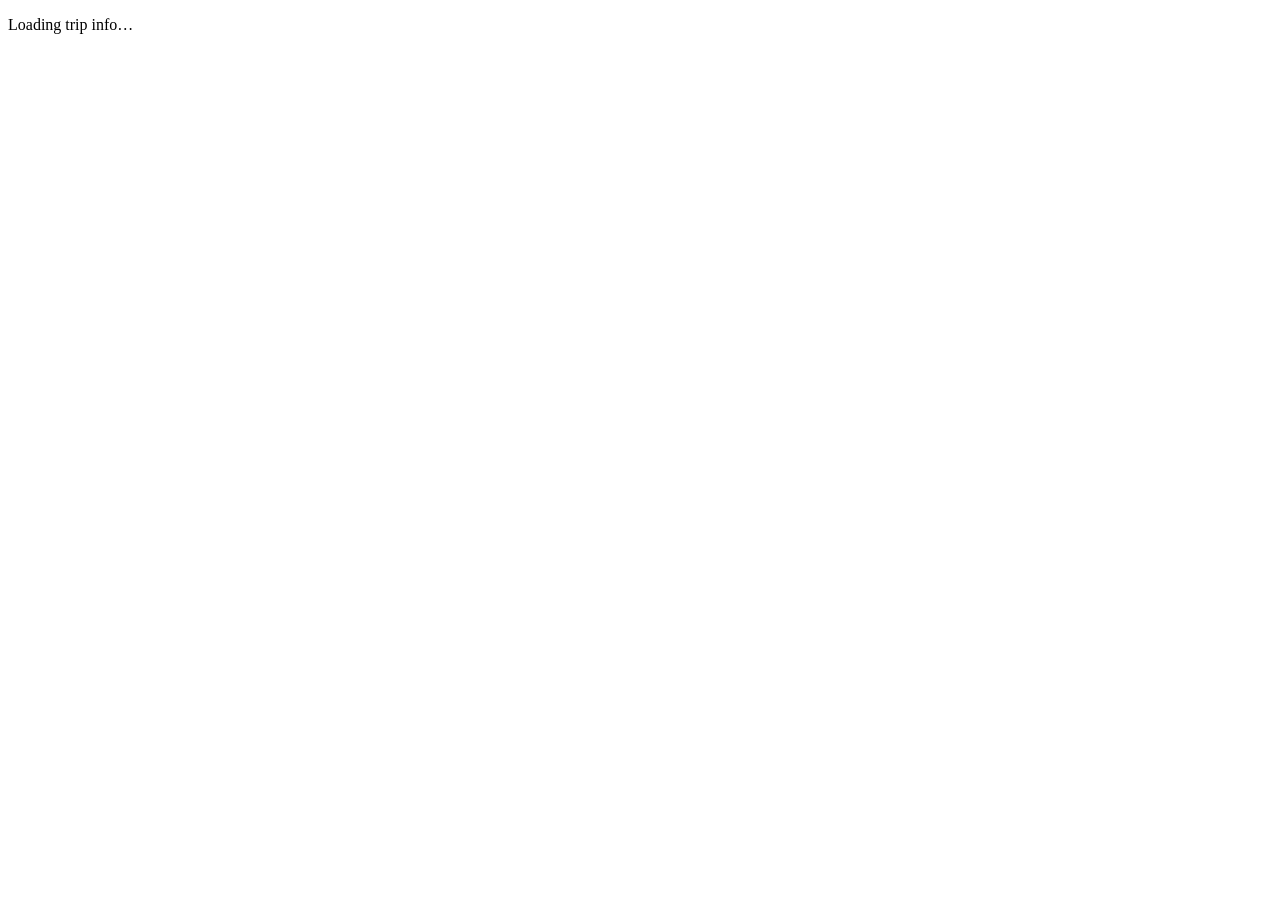
==== index.html @ a8a31481 "Midriff Islands participant dashboard v1" ====
<!DOCTYPE html>
<html lang="en">
<head>
<meta charset="UTF-8">
<meta name="viewport" content="width=device-width, initial-scale=1.0">
<title>REEF Field Survey Trip — Midriff Islands</title>
<meta name="description" content="Everything for the REEF Field Survey Trip to the Midriff Islands, Sea of Cortez — September 12–19, 2026.">
<link rel="stylesheet" href="css/styles.css">
</head>
<body>
  <header id="site-header" class="site-header"></header>

  <main id="page-content" class="page-main">
    <p class="loading-note">Loading trip info…</p>
  </main>

  <footer id="site-footer" class="site-footer"></footer>

  <script>window.SITE_ROOT = "./";</script>
  <script src="js/site-config.js"></script>
  <script src="js/loader.js"></script>
  <script src="js/render.js"></script>
  <script>
    window.addEventListener("trip-data-ready", function () { window.initPage("home"); });
    if (window.TRIP_DATA) { window.initPage("home"); }
  </script>
</body>
</html>
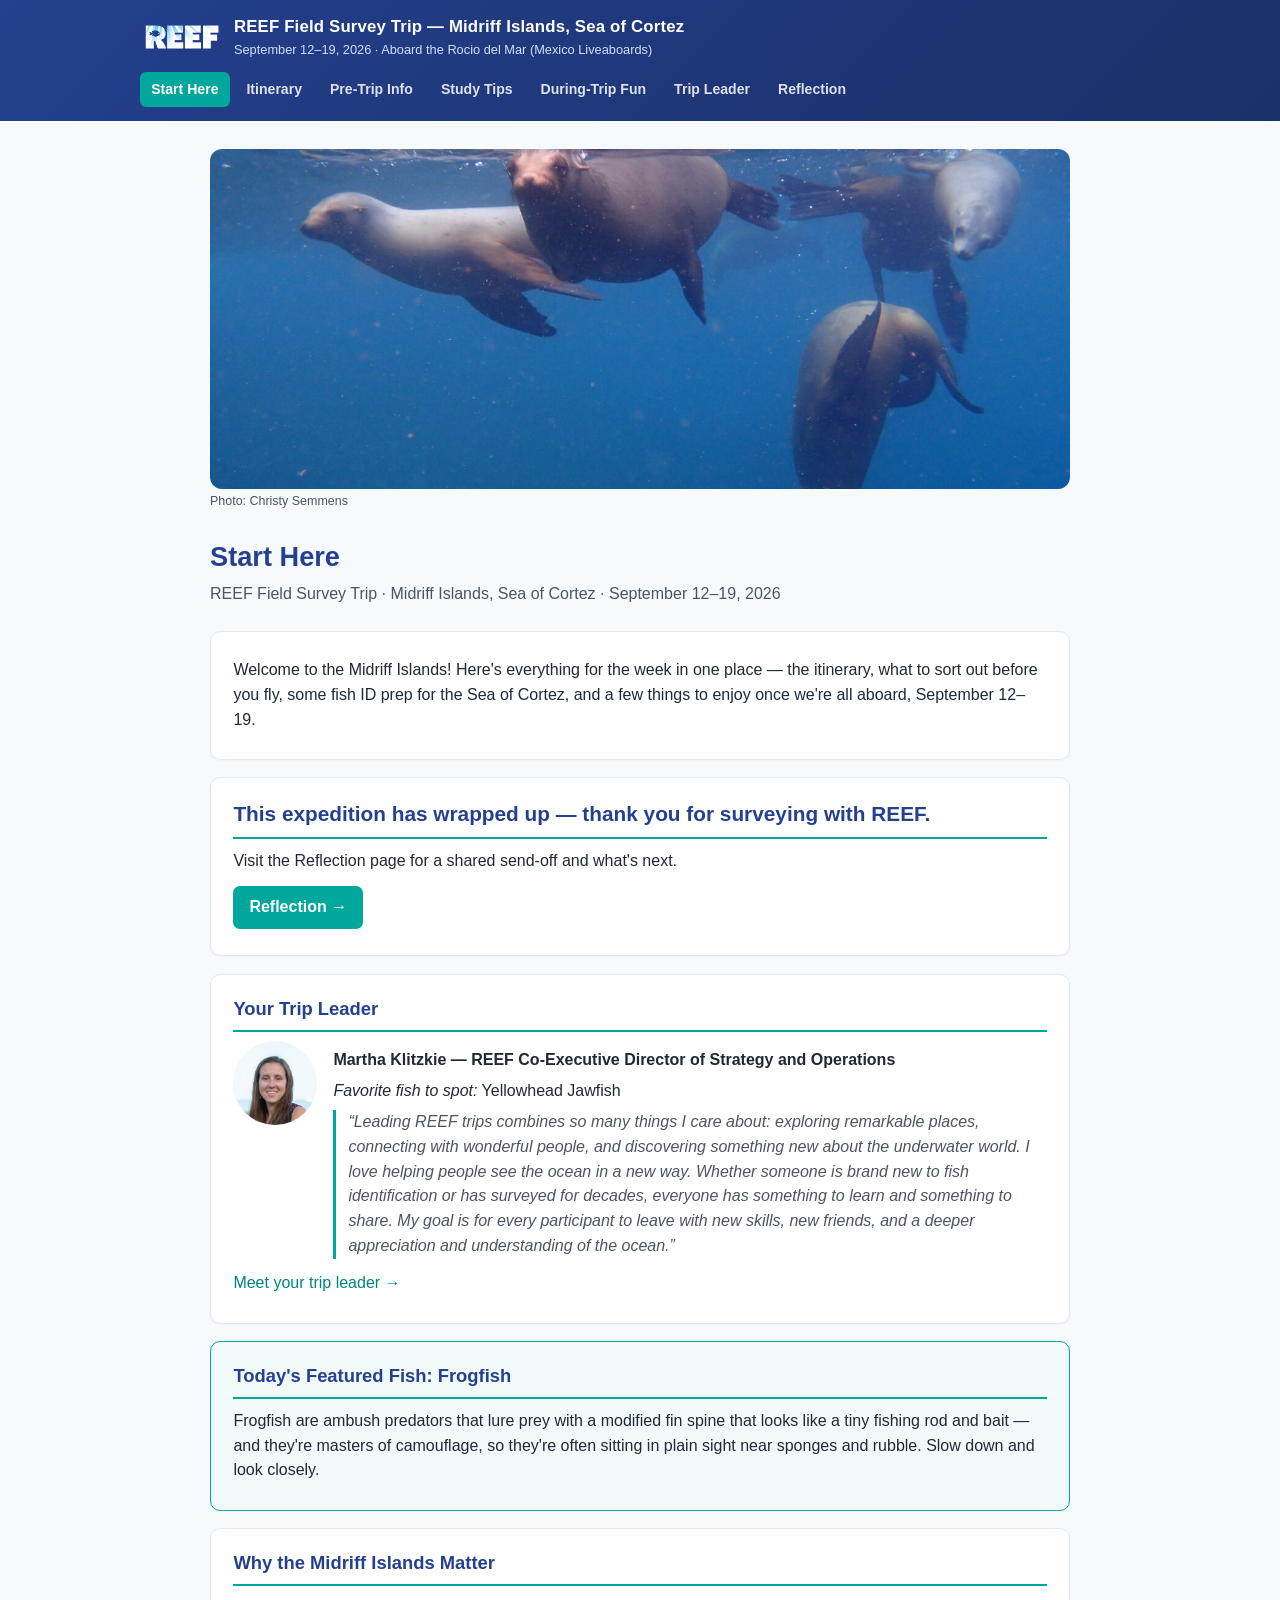
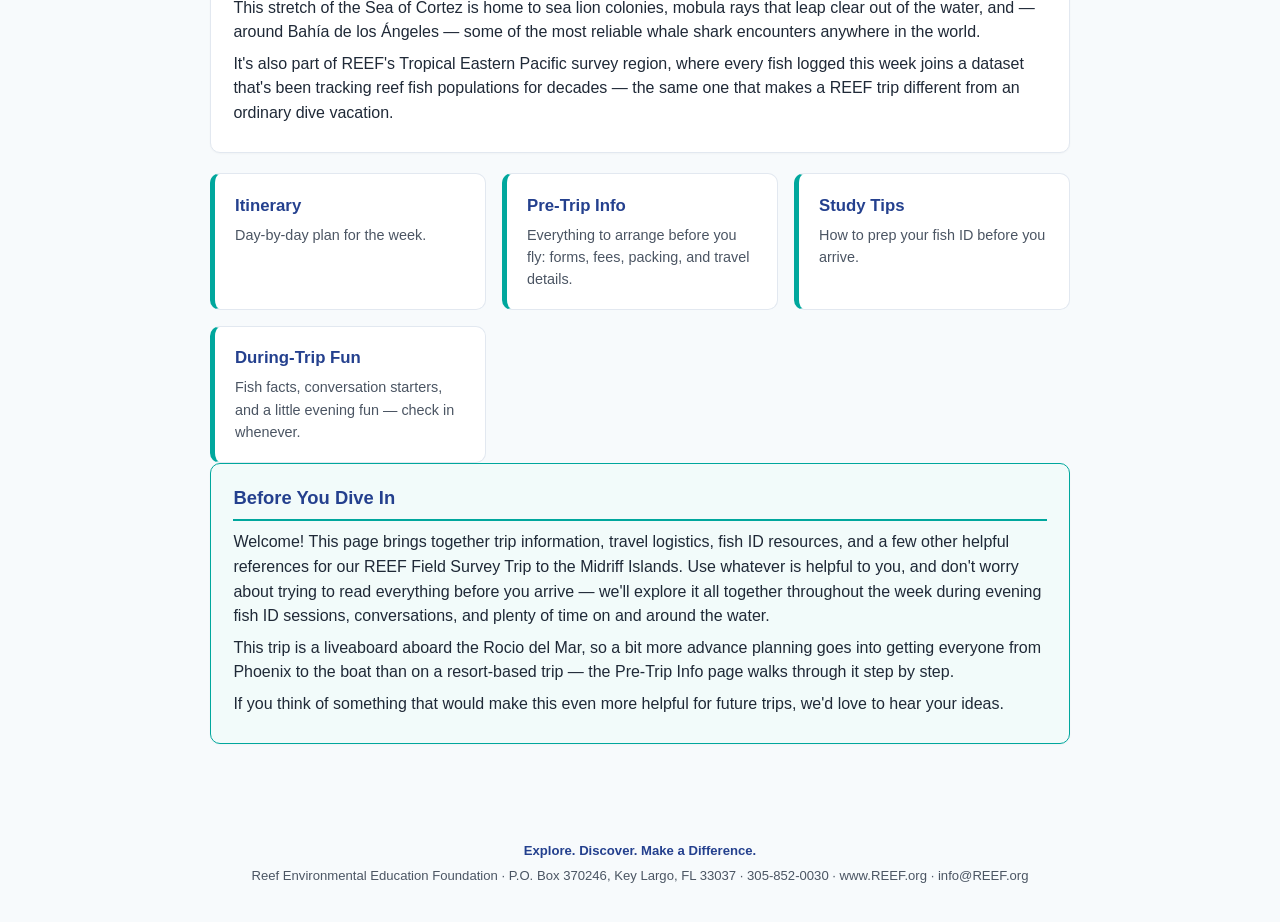
==== commit 99ff8a7f: "PRD implementation: Start Here title fix (index.html)" ====
--- a/index.html
+++ b/index.html
@@ -3,7 +3,7 @@
 <head>
 <meta charset="UTF-8">
 <meta name="viewport" content="width=device-width, initial-scale=1.0">
-<title>REEF Field Survey Trip — Midriff Islands</title>
+<title>Start Here — REEF Midriff Islands Trip</title>
 <meta name="description" content="Everything for the REEF Field Survey Trip to the Midriff Islands, Sea of Cortez — September 12–19, 2026.">
 <link rel="stylesheet" href="css/styles.css">
 </head>
--- a/css/styles.css
+++ b/css/styles.css
@@ -0,0 +1,469 @@
+/* ============================================================
+   REEF Field Survey Trips — Dashboard shared styles
+   Generic shell styling only. No trip-specific content here —
+   all trip text lives in trips/<trip-id>/trip-data.js.
+
+   Reused verbatim from the Bonaire dashboard (Website Dashboard
+   (Draft) V1.4) per the platform's "one reusable shell" rule.
+   Do not fork this file per trip — if a trip needs a style
+   change, it needs to be a shell change that benefits every trip.
+
+   Brand: REEF Blue for headers/nav, Teal (#00A79D) for accents
+   — teal is used in place of REEF Red per the standing
+   accessibility rule (red is not visible to colorblind readers).
+   ============================================================ */
+
+:root {
+  --reef-blue: #24408e;
+  --reef-blue-dark: #1a3068;
+  --reef-yellow: #ffdd00;
+  --accent-teal: #00a79d;
+  --accent-teal-dark: #00857d;
+  --ink: #1f2937;
+  --ink-light: #4b5563;
+  --bg-page: #f7fafc;
+  --bg-card: #ffffff;
+  --border: #e2e8f0;
+  --font-body: 'Segoe UI', 'Roboto', 'Helvetica Neue', Arial, sans-serif;
+}
+
+* { box-sizing: border-box; }
+
+body {
+  margin: 0;
+  font-family: var(--font-body);
+  color: var(--ink);
+  background: var(--bg-page);
+  line-height: 1.55;
+}
+
+a { color: var(--accent-teal-dark); text-decoration: none; }
+a:hover { text-decoration: underline; }
+
+img { max-width: 100%; }
+
+/* ---------- Header / Top Nav ---------- */
+
+.site-header {
+  background: linear-gradient(135deg, var(--reef-blue) 0%, var(--reef-blue-dark) 100%);
+  color: #fff;
+  padding: 0.9rem 1.25rem;
+}
+
+.site-header-inner {
+  max-width: 1000px;
+  margin: 0 auto;
+  display: flex;
+  align-items: center;
+  justify-content: space-between;
+  flex-wrap: wrap;
+  gap: 0.75rem;
+}
+
+.brand-lockup {
+  display: flex;
+  align-items: center;
+  gap: 0.65rem;
+}
+
+.brand-lockup img {
+  height: 34px;
+  width: auto;
+  display: block;
+}
+
+.brand-lockup .trip-title {
+  font-weight: 700;
+  font-size: 1.05rem;
+  letter-spacing: 0.01em;
+}
+
+.brand-lockup .trip-dates {
+  font-size: 0.8rem;
+  color: #cfe0ff;
+  font-weight: 400;
+}
+
+.site-nav {
+  display: flex;
+  gap: 0.35rem;
+  flex-wrap: wrap;
+}
+
+.site-nav a {
+  color: #fff;
+  padding: 0.4rem 0.7rem;
+  border-radius: 6px;
+  font-size: 0.88rem;
+  font-weight: 600;
+  text-decoration: none;
+  opacity: 0.85;
+  transition: background 0.15s ease, opacity 0.15s ease;
+}
+
+.site-nav a:hover {
+  background: rgba(255, 255, 255, 0.14);
+  opacity: 1;
+  text-decoration: none;
+}
+
+.site-nav a.active {
+  background: var(--accent-teal);
+  opacity: 1;
+}
+
+/* ---------- Layout ---------- */
+
+.page-main {
+  max-width: 900px;
+  margin: 0 auto;
+  padding: 1.75rem 1.25rem 3.5rem;
+}
+
+.page-title {
+  font-size: 1.7rem;
+  font-weight: 700;
+  color: var(--reef-blue);
+  margin: 0 0 0.25rem;
+}
+
+.page-subtitle {
+  color: var(--ink-light);
+  margin: 0 0 1.5rem;
+  font-size: 1rem;
+}
+
+.card {
+  background: var(--bg-card);
+  border: 1px solid var(--border);
+  border-radius: 10px;
+  padding: 1.25rem 1.4rem;
+  margin-bottom: 1.1rem;
+  box-shadow: 0 1px 2px rgba(0, 0, 0, 0.03);
+}
+
+.card h2 {
+  color: var(--reef-blue);
+  font-size: 1.15rem;
+  margin: 0 0 0.6rem;
+  border-bottom: 2px solid var(--accent-teal);
+  padding-bottom: 0.4rem;
+}
+
+.about-card {
+  background: #f2fbfa;
+  border-color: var(--accent-teal);
+}
+
+.card h3 {
+  color: var(--ink);
+  font-size: 1rem;
+  margin: 0.9rem 0 0.35rem;
+}
+
+.card ul, .card ol {
+  margin: 0.3rem 0 0.3rem 1.1rem;
+  padding: 0;
+}
+
+.card li { margin-bottom: 0.45rem; }
+
+.card p { margin: 0.4rem 0; }
+
+/* ---------- Nav home / Start Here tiles ---------- */
+
+.tile-grid {
+  display: grid;
+  grid-template-columns: repeat(auto-fit, minmax(220px, 1fr));
+  gap: 1rem;
+  margin-top: 1.25rem;
+}
+
+.tile {
+  display: block;
+  background: var(--bg-card);
+  border: 1px solid var(--border);
+  border-left: 5px solid var(--accent-teal);
+  border-radius: 10px;
+  padding: 1.15rem 1.25rem;
+  color: var(--ink);
+  transition: transform 0.12s ease, box-shadow 0.12s ease;
+}
+
+.tile:hover {
+  text-decoration: none;
+  transform: translateY(-2px);
+  box-shadow: 0 6px 14px rgba(0, 0, 0, 0.08);
+}
+
+.tile .tile-title {
+  font-weight: 700;
+  color: var(--reef-blue);
+  font-size: 1.05rem;
+  margin-bottom: 0.3rem;
+}
+
+.tile .tile-desc {
+  font-size: 0.9rem;
+  color: var(--ink-light);
+}
+
+/* ---------- Itinerary ---------- */
+
+.day-block {
+  margin-bottom: 1.1rem;
+}
+
+.day-heading {
+  font-weight: 700;
+  color: #fff;
+  background: var(--accent-teal);
+  padding: 0.5rem 0.85rem;
+  border-radius: 8px 8px 0 0;
+  font-size: 1rem;
+}
+
+.day-heading .day-tag {
+  font-weight: 500;
+  opacity: 0.9;
+  font-size: 0.85rem;
+  margin-left: 0.4rem;
+}
+
+.event-table {
+  width: 100%;
+  border-collapse: collapse;
+  background: var(--bg-card);
+  border: 1px solid var(--border);
+  border-top: none;
+  border-radius: 0 0 8px 8px;
+  overflow: hidden;
+}
+
+.event-table td {
+  padding: 0.55rem 0.85rem;
+  border-bottom: 1px solid var(--border);
+  vertical-align: top;
+  font-size: 0.92rem;
+}
+
+.event-table tr:last-child td { border-bottom: none; }
+
+.event-table td.time-col {
+  white-space: nowrap;
+  font-weight: 600;
+  color: var(--reef-blue);
+  width: 130px;
+}
+
+/* ---------- Resource links (flashcards, field guide, jeopardy) ---------- */
+
+.resource-link {
+  display: inline-flex;
+  align-items: center;
+  gap: 0.5rem;
+  background: var(--accent-teal);
+  color: #fff;
+  font-weight: 700;
+  padding: 0.55rem 1rem;
+  border-radius: 7px;
+  margin-top: 0.4rem;
+}
+
+.resource-link:hover {
+  background: var(--accent-teal-dark);
+  text-decoration: none;
+}
+
+.toolkit-item {
+  border: 1px solid var(--border);
+  border-radius: 8px;
+  padding: 0.9rem 1.05rem;
+  margin-bottom: 0.75rem;
+  background: #fbfdfd;
+}
+
+.toolkit-item h3 { margin-top: 0; }
+
+/* ---------- Fish jokes (collapsible Q&A) ---------- */
+
+.joke {
+  border: 1px solid var(--border);
+  border-radius: 8px;
+  padding: 0.6rem 0.9rem;
+  margin-bottom: 0.6rem;
+  background: #fbfdfd;
+}
+
+.joke summary {
+  cursor: pointer;
+  font-weight: 600;
+  color: var(--reef-blue);
+}
+
+.joke summary::marker {
+  color: var(--accent-teal);
+}
+
+.joke p {
+  margin: 0.5rem 0 0.1rem;
+}
+
+/* ---------- Footer ---------- */
+
+.site-footer {
+  text-align: center;
+  color: var(--ink-light);
+  font-size: 0.82rem;
+  padding: 1.5rem 1rem 2.25rem;
+}
+
+.site-footer .tagline {
+  color: var(--reef-blue);
+  font-weight: 600;
+  margin-bottom: 0.25rem;
+}
+
+/* ---------- Misc ---------- */
+
+.tag-pill {
+  display: inline-block;
+  background: #eaf7f6;
+  color: var(--accent-teal-dark);
+  border: 1px solid var(--accent-teal);
+  font-size: 0.75rem;
+  font-weight: 700;
+  padding: 0.15rem 0.55rem;
+  border-radius: 999px;
+  margin-left: 0.4rem;
+}
+
+.loading-note, .empty-note {
+  color: var(--ink-light);
+  font-style: italic;
+}
+
+/* ---------- Living Start Here (countdown, featured tile, "why I lead") ----------
+   Added in the 2026-07-22 Public Expedition Guide sprint. See
+   01_Updated_Shared_Shell.md for what reads each of these. ---------- */
+
+.countdown-card h2 {
+  font-size: 1.3rem;
+}
+
+.tile.tile-featured {
+  border-left-color: var(--reef-yellow);
+  box-shadow: 0 0 0 2px rgba(255, 221, 0, 0.35);
+}
+
+.why-i-lead {
+  font-style: italic;
+  color: var(--ink-light);
+  border-left: 3px solid var(--accent-teal);
+  padding-left: 0.75rem;
+  margin: 0.6rem 0;
+}
+
+/* ---------- Pre-Trip Info priority callout ---------- */
+
+.priority-card {
+  background: #fffbea;
+  border-color: var(--reef-yellow);
+}
+
+.priority-card h2 {
+  border-bottom-color: var(--reef-yellow);
+}
+
+.priority-card ol li {
+  font-weight: 600;
+}
+
+/* ---------- Past-trip photo teaser (any trip can use this) ---------- */
+
+.photo-grid {
+  display: grid;
+  grid-template-columns: repeat(auto-fit, minmax(140px, 1fr));
+  gap: 0.6rem;
+  margin: 0.75rem 0 1rem;
+}
+
+.photo-grid a {
+  display: block;
+  border-radius: 8px;
+  overflow: hidden;
+  border: 1px solid var(--border);
+}
+
+.photo-grid img {
+  width: 100%;
+  height: 130px;
+  object-fit: cover;
+  display: block;
+  transition: transform 0.15s ease;
+}
+
+.photo-grid a:hover img {
+  transform: scale(1.04);
+}
+
+.photo-credit {
+  font-size: 0.78rem;
+  color: var(--ink-light);
+  margin: 0.2rem 0 0;
+}
+
+/* ---------- Site-wide banner + leader/fish photos (2026-07-23 "add photos" round) ----------
+   Banner reads data.home.bannerImage; leader headshots read
+   tripLeaders[].photo; fish photos read home.featuredFish.photo,
+   tripLeaders[].funFact.photo, and duringTripFun.dailyDiscoveries[].photo.
+   All optional — no photo, no image, nothing breaks. See render.js. */
+
+.site-banner {
+  margin: 0 0 1.5rem;
+}
+
+.site-banner-img {
+  width: 100%;
+  max-height: 340px;
+  object-fit: cover;
+  border-radius: 12px;
+  display: block;
+}
+
+.leader-intro-row {
+  display: flex;
+  align-items: flex-start;
+  gap: 1rem;
+  flex-wrap: wrap;
+}
+
+.leader-intro-row .leader-intro-text {
+  flex: 1;
+  min-width: 200px;
+}
+
+.leader-photo-thumb {
+  width: 84px;
+  height: 84px;
+  object-fit: cover;
+  border-radius: 50%;
+  flex-shrink: 0;
+}
+
+.fish-photo-thumb {
+  width: 100%;
+  max-width: 280px;
+  border-radius: 10px;
+  display: block;
+  margin: 0.4rem 0 0.3rem;
+  object-fit: cover;
+}
+
+@media (max-width: 640px) {
+  .site-header-inner { flex-direction: column; align-items: flex-start; }
+  .event-table td.time-col { width: 90px; }
+  .site-nav { gap: 0.5rem; }
+  .site-nav a { padding: 0.5rem 0.75rem; }
+  .tile { padding: 1.3rem 1.25rem; }
+}
